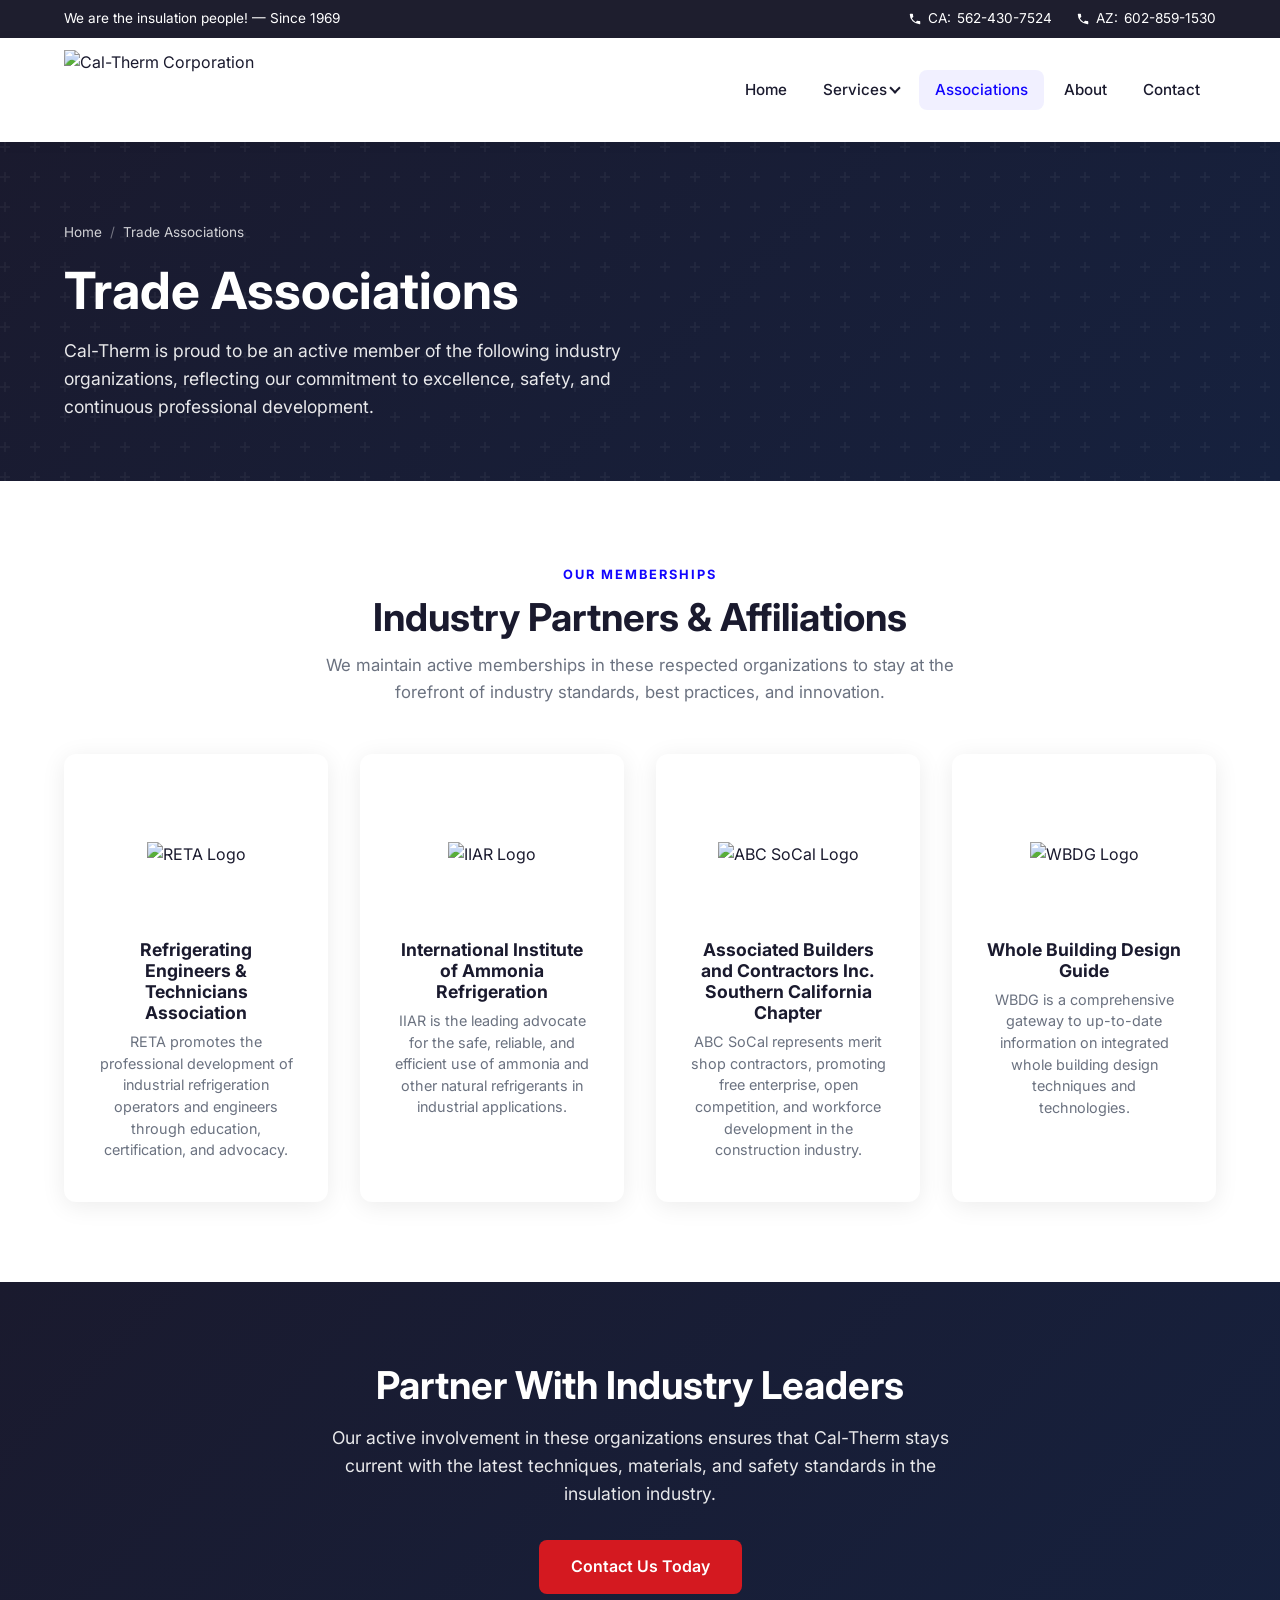
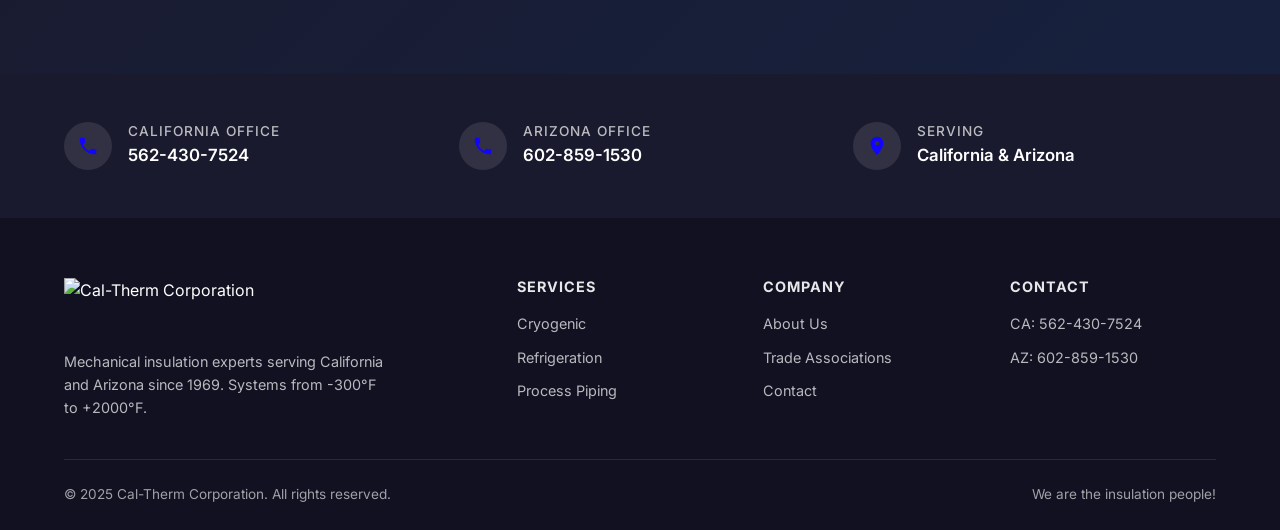
==== associations.html @ f26ba3dd "Initial commit: Cal-Therm Corporation static website Complete static HTML/CSS/JS site with homepage," ====
<!DOCTYPE html>
<html lang="en">
<head>
  <meta charset="UTF-8">
  <meta name="viewport" content="width=device-width, initial-scale=1.0">
  <title>Trade Associations | Cal-Therm Corporation</title>
  <meta name="description" content="Cal-Therm Corporation is a proud member of leading industry trade associations including RETA, IIAR, ABC, and WBDG.">
  <link rel="preconnect" href="https://fonts.googleapis.com">
  <link rel="preconnect" href="https://fonts.gstatic.com" crossorigin>
  <link href="https://fonts.googleapis.com/css2?family=Inter:wght@400;500;600;700;800&display=swap" rel="stylesheet">
  <link rel="stylesheet" href="css/styles.css">
</head>
<body>

  <!-- Top Bar -->
  <div class="top-bar">
    <div class="container">
      <span>We are the insulation people! &mdash; Since 1969</span>
      <div class="top-bar-phones">
        <span>
          <svg viewBox="0 0 24 24" width="14" height="14" fill="currentColor"><path d="M6.62 10.79a15.05 15.05 0 006.59 6.59l2.2-2.2a1 1 0 011.01-.24c1.12.37 2.33.57 3.58.57a1 1 0 011 1V20a1 1 0 01-1 1A17 17 0 013 4a1 1 0 011-1h3.5a1 1 0 011 1c0 1.25.2 2.46.57 3.58a1 1 0 01-.24 1.01l-2.2 2.2z"/></svg>
          CA: <a href="tel:5624307524">562-430-7524</a>
        </span>
        <span>
          <svg viewBox="0 0 24 24" width="14" height="14" fill="currentColor"><path d="M6.62 10.79a15.05 15.05 0 006.59 6.59l2.2-2.2a1 1 0 011.01-.24c1.12.37 2.33.57 3.58.57a1 1 0 011 1V20a1 1 0 01-1 1A17 17 0 013 4a1 1 0 011-1h3.5a1 1 0 011 1c0 1.25.2 2.46.57 3.58a1 1 0 01-.24 1.01l-2.2 2.2z"/></svg>
          AZ: <a href="tel:6028591530">602-859-1530</a>
        </span>
      </div>
    </div>
  </div>

  <!-- Navbar -->
  <nav class="navbar">
    <div class="container">
      <a href="index.html" class="logo">
        <img src="https://d3ciwvs59ifrt8.cloudfront.net/14fcf3bb-76ee-427d-abae-79a4494aa210/16fa0555-c05e-4558-877e-6210f3673e7a.png" alt="Cal-Therm Corporation" class="logo-img">
      </a>
      <div class="nav-links">
        <a href="index.html">Home</a>
        <div class="nav-dropdown">
          <a class="nav-dropdown-toggle">Services</a>
          <div class="nav-dropdown-menu">
            <a href="cryogenic.html">Cryogenic</a>
            <a href="refrigeration.html">Refrigeration</a>
            <a href="process-piping.html">Process Piping</a>
            <a href="chilled-hot-water.html">Chilled &amp; Hot Water</a>
            <a href="steam-systems.html">Steam Systems</a>
            <a href="hvac-duct-systems.html">HVAC Duct Systems</a>
          </div>
        </div>
        <a href="associations.html" class="active">Associations</a>
        <a href="who-we-are.html">About</a>
        <a href="contact.html">Contact</a>
      </div>
      <button class="menu-toggle" aria-label="Toggle menu">
        <span></span><span></span><span></span>
      </button>
    </div>
    <div class="menu-overlay"></div>
  </nav>

  <!-- Page Hero -->
  <section class="page-hero">
    <div class="container">
      <div class="breadcrumb">
        <a href="index.html">Home</a>
        <span class="separator">/</span>
        <span>Trade Associations</span>
      </div>
      <h1>Trade Associations</h1>
      <p>Cal-Therm is proud to be an active member of the following industry organizations, reflecting our commitment to excellence, safety, and continuous professional development.</p>
    </div>
  </section>

  <!-- Associations -->
  <section class="section">
    <div class="container">
      <div class="section-header">
        <span class="section-label">Our Memberships</span>
        <h2>Industry Partners &amp; Affiliations</h2>
        <p>We maintain active memberships in these respected organizations to stay at the forefront of industry standards, best practices, and innovation.</p>
      </div>
      <div class="associations-grid">

        <div class="association-card">
          <div class="association-logo">
            <img src="https://d3ciwvs59ifrt8.cloudfront.net/335c7d4b-fb77-4f4a-88f6-e099e8ee6fbd/efee036f-2f7d-4cb8-95e9-94fe149b2660_l.jpg" alt="RETA Logo">
          </div>
          <h3>Refrigerating Engineers &amp; Technicians Association</h3>
          <p>RETA promotes the professional development of industrial refrigeration operators and engineers through education, certification, and advocacy.</p>
        </div>

        <div class="association-card">
          <div class="association-logo">
            <img src="https://d3ciwvs59ifrt8.cloudfront.net/335c7d4b-fb77-4f4a-88f6-e099e8ee6fbd/d3349fc8-21c2-4f21-95f8-db5ee3661fe1_l.jpg" alt="IIAR Logo">
          </div>
          <h3>International Institute of Ammonia Refrigeration</h3>
          <p>IIAR is the leading advocate for the safe, reliable, and efficient use of ammonia and other natural refrigerants in industrial applications.</p>
        </div>

        <div class="association-card">
          <div class="association-logo">
            <img src="https://d3ciwvs59ifrt8.cloudfront.net/335c7d4b-fb77-4f4a-88f6-e099e8ee6fbd/65f8cdcb-709e-4570-b8df-50655f2abdac_l.jpg" alt="ABC SoCal Logo">
          </div>
          <h3>Associated Builders and Contractors Inc. Southern California Chapter</h3>
          <p>ABC SoCal represents merit shop contractors, promoting free enterprise, open competition, and workforce development in the construction industry.</p>
        </div>

        <div class="association-card">
          <div class="association-logo">
            <img src="https://d3ciwvs59ifrt8.cloudfront.net/335c7d4b-fb77-4f4a-88f6-e099e8ee6fbd/3fb14891-bcbf-49ee-9b02-579c79e5960e_l.jpg" alt="WBDG Logo">
          </div>
          <h3>Whole Building Design Guide</h3>
          <p>WBDG is a comprehensive gateway to up-to-date information on integrated whole building design techniques and technologies.</p>
        </div>

      </div>
    </div>
  </section>

  <!-- CTA -->
  <section class="pledge-section">
    <div class="container">
      <h2>Partner With Industry Leaders</h2>
      <p>Our active involvement in these organizations ensures that Cal-Therm stays current with the latest techniques, materials, and safety standards in the insulation industry.</p>
      <a href="contact.html" class="btn btn-primary">Contact Us Today</a>
    </div>
  </section>

  <!-- Contact Bar -->
  <section class="contact-bar" id="contact">
    <div class="container">
      <div class="contact-item">
        <div class="contact-icon">
          <svg viewBox="0 0 24 24"><path d="M6.62 10.79a15.05 15.05 0 006.59 6.59l2.2-2.2a1 1 0 011.01-.24c1.12.37 2.33.57 3.58.57a1 1 0 011 1V20a1 1 0 01-1 1A17 17 0 013 4a1 1 0 011-1h3.5a1 1 0 011 1c0 1.25.2 2.46.57 3.58a1 1 0 01-.24 1.01l-2.2 2.2z"/></svg>
        </div>
        <div>
          <h4>California Office</h4>
          <a href="tel:5624307524">562-430-7524</a>
        </div>
      </div>
      <div class="contact-item">
        <div class="contact-icon">
          <svg viewBox="0 0 24 24"><path d="M6.62 10.79a15.05 15.05 0 006.59 6.59l2.2-2.2a1 1 0 011.01-.24c1.12.37 2.33.57 3.58.57a1 1 0 011 1V20a1 1 0 01-1 1A17 17 0 013 4a1 1 0 011-1h3.5a1 1 0 011 1c0 1.25.2 2.46.57 3.58a1 1 0 01-.24 1.01l-2.2 2.2z"/></svg>
        </div>
        <div>
          <h4>Arizona Office</h4>
          <a href="tel:6028591530">602-859-1530</a>
        </div>
      </div>
      <div class="contact-item">
        <div class="contact-icon">
          <svg viewBox="0 0 24 24"><path d="M12 2C8.13 2 5 5.13 5 9c0 5.25 7 13 7 13s7-7.75 7-13c0-3.87-3.13-7-7-7zm0 9.5a2.5 2.5 0 010-5 2.5 2.5 0 010 5z"/></svg>
        </div>
        <div>
          <h4>Serving</h4>
          <p>California &amp; Arizona</p>
        </div>
      </div>
    </div>
  </section>

  <!-- Footer -->
  <footer class="footer">
    <div class="container">
      <div class="footer-grid">
        <div class="footer-about">
          <a href="index.html" class="logo">
            <img src="https://d3ciwvs59ifrt8.cloudfront.net/14fcf3bb-76ee-427d-abae-79a4494aa210/16fa0555-c05e-4558-877e-6210f3673e7a.png" alt="Cal-Therm Corporation" class="logo-img">
          </a>
          <p>Mechanical insulation experts serving California and Arizona since 1969. Systems from -300&deg;F to +2000&deg;F.</p>
        </div>
        <div>
          <h4>Services</h4>
          <ul>
            <li><a href="cryogenic.html">Cryogenic</a></li>
            <li><a href="refrigeration.html">Refrigeration</a></li>
            <li><a href="process-piping.html">Process Piping</a></li>
          </ul>
        </div>
        <div>
          <h4>Company</h4>
          <ul>
            <li><a href="who-we-are.html">About Us</a></li>
            <li><a href="associations.html">Trade Associations</a></li>
            <li><a href="contact.html">Contact</a></li>
          </ul>
        </div>
        <div>
          <h4>Contact</h4>
          <ul>
            <li><a href="tel:5624307524">CA: 562-430-7524</a></li>
            <li><a href="tel:6028591530">AZ: 602-859-1530</a></li>
          </ul>
        </div>
      </div>
      <div class="footer-bottom">
        <p>&copy; 2025 Cal-Therm Corporation. All rights reserved.</p>
        <p>We are the insulation people!</p>
      </div>
    </div>
  </footer>

  <script src="js/main.js"></script>
</body>
</html>
---- css/styles.css ----
/* ===== Reset & Base ===== */
*,
*::before,
*::after {
  margin: 0;
  padding: 0;
  box-sizing: border-box;
}

:root {
  --primary: #1205ff;
  --primary-dark: #0e04cc;
  --accent: #d41920;
  --accent-hover: #b01218;
  --light: #f5f6fa;
  --dark: #1a1a2e;
  --gray: #6b7280;
  --gray-light: #e5e7eb;
  --white: #ffffff;
  --shadow: 0 4px 24px rgba(0, 0, 0, 0.08);
  --shadow-lg: 0 8px 40px rgba(0, 0, 0, 0.12);
  --radius: 8px;
  --transition: 0.3s ease;
}

html {
  scroll-behavior: smooth;
  font-size: 16px;
}

body {
  font-family: 'Inter', -apple-system, BlinkMacSystemFont, 'Segoe UI', Roboto, sans-serif;
  color: var(--dark);
  line-height: 1.6;
  background: var(--white);
}

img {
  max-width: 100%;
  height: auto;
  display: block;
}

a {
  text-decoration: none;
  color: inherit;
}

ul {
  list-style: none;
}

.container {
  max-width: 1200px;
  margin: 0 auto;
  padding: 0 24px;
}

/* ===== Typography ===== */
h1, h2, h3, h4 {
  font-weight: 700;
  line-height: 1.2;
}

h1 { font-size: clamp(2rem, 5vw, 3.2rem); }
h2 { font-size: clamp(1.6rem, 4vw, 2.4rem); }
h3 { font-size: clamp(1.2rem, 3vw, 1.5rem); }

/* ===== Buttons ===== */
.btn {
  display: inline-flex;
  align-items: center;
  gap: 8px;
  padding: 14px 32px;
  border-radius: var(--radius);
  font-weight: 600;
  font-size: 1rem;
  cursor: pointer;
  transition: all var(--transition);
  border: none;
}

.btn-primary {
  background: var(--accent);
  color: var(--white);
}

.btn-primary:hover {
  background: var(--accent-hover);
  transform: translateY(-2px);
  box-shadow: 0 4px 16px rgba(212, 25, 32, 0.4);
}

.btn-outline {
  background: transparent;
  color: var(--white);
  border: 2px solid var(--white);
}

.btn-outline:hover {
  background: var(--white);
  color: var(--primary);
}

/* ===== Top Bar ===== */
.top-bar {
  background: #1e1e2e;
  color: var(--white);
  padding: 8px 0;
  font-size: 0.85rem;
}

.top-bar .container {
  display: flex;
  justify-content: space-between;
  align-items: center;
  flex-wrap: wrap;
  gap: 8px;
}

.top-bar a {
  color: var(--white);
  transition: opacity var(--transition);
}

.top-bar a:hover {
  opacity: 0.8;
}

.top-bar-phones {
  display: flex;
  gap: 24px;
  flex-wrap: wrap;
}

.top-bar-phones span {
  display: flex;
  align-items: center;
  gap: 6px;
}

/* ===== Header / Navbar ===== */
.navbar {
  background: var(--white);
  box-shadow: 0 2px 12px rgba(0, 0, 0, 0.06);
  position: sticky;
  top: 0;
  z-index: 1000;
}

.navbar .container {
  display: flex;
  justify-content: space-between;
  align-items: center;
  padding-top: 12px;
  padding-bottom: 12px;
}

.logo {
  display: flex;
  align-items: center;
  gap: 12px;
}

.logo-img {
  height: 80px;
  width: auto;
  object-fit: contain;
}

.footer .logo-img {
  height: 60px;
}

.logo-text h1 {
  font-size: 1.4rem;
  color: var(--primary);
  line-height: 1.1;
}

.logo-text span {
  font-size: 0.75rem;
  color: var(--accent);
  font-weight: 600;
  text-transform: uppercase;
  letter-spacing: 1px;
}

.nav-links {
  display: flex;
  align-items: center;
  gap: 4px;
}

.nav-links a {
  padding: 8px 16px;
  border-radius: var(--radius);
  font-weight: 500;
  font-size: 0.95rem;
  color: var(--dark);
  transition: all var(--transition);
  white-space: nowrap;
}

.nav-links a:hover,
.nav-links a.active {
  color: var(--primary);
  background: rgba(18, 5, 255, 0.06);
}

/* Services dropdown */
.nav-dropdown {
  position: relative;
}

.nav-dropdown-toggle {
  cursor: pointer;
  display: flex;
  align-items: center;
  gap: 4px;
}

.nav-dropdown-toggle::after {
  content: '';
  border: solid var(--dark);
  border-width: 0 2px 2px 0;
  display: inline-block;
  padding: 3px;
  transform: rotate(45deg);
  transition: transform var(--transition);
  margin-top: -3px;
}

.nav-dropdown:hover .nav-dropdown-toggle::after {
  transform: rotate(-135deg);
}

.nav-dropdown-menu {
  position: absolute;
  top: 100%;
  left: 0;
  background: var(--white);
  box-shadow: var(--shadow-lg);
  border-radius: var(--radius);
  min-width: 240px;
  padding: 8px 0;
  opacity: 0;
  visibility: hidden;
  transform: translateY(8px);
  transition: all var(--transition);
  z-index: 100;
}

.nav-dropdown:hover .nav-dropdown-menu {
  opacity: 1;
  visibility: visible;
  transform: translateY(0);
}

.nav-dropdown-menu a {
  display: block;
  padding: 10px 20px;
  font-size: 0.9rem;
  border-radius: 0;
}

.nav-dropdown-menu a:hover {
  background: var(--light);
  color: var(--primary);
}

/* Mobile menu */
.menu-toggle {
  display: none;
  flex-direction: column;
  gap: 5px;
  cursor: pointer;
  padding: 8px;
  background: none;
  border: none;
}

.menu-toggle span {
  width: 26px;
  height: 3px;
  background: var(--dark);
  border-radius: 2px;
  transition: all var(--transition);
}

/* ===== Hero ===== */
.hero {
  background: #1a1a2e;
  color: var(--white);
  padding: 0;
  position: relative;
  overflow: hidden;
  min-height: 520px;
  display: flex;
  align-items: center;
}

.hero::before {
  content: '';
  position: absolute;
  top: 0;
  left: 0;
  right: 0;
  bottom: 0;
  background: linear-gradient(to right, rgba(15, 15, 30, 0.92) 0%, rgba(15, 15, 30, 0.75) 50%, rgba(15, 15, 30, 0.3) 100%);
  z-index: 1;
}

.hero-bg {
  position: absolute;
  top: 0;
  left: 0;
  right: 0;
  bottom: 0;
  background-size: cover;
  background-position: center;
  background-repeat: no-repeat;
}

.hero .container {
  position: relative;
  z-index: 2;
  display: flex;
  flex-direction: column;
  gap: 40px;
  padding-top: 80px;
  padding-bottom: 80px;
}

.hero-content h1 {
  margin-bottom: 20px;
}

.hero-content .tagline {
  font-size: 1.15rem;
  opacity: 0.9;
  margin-bottom: 32px;
  max-width: 500px;
}

.hero-actions {
  display: flex;
  gap: 16px;
  flex-wrap: wrap;
}

.hero-stats {
  display: flex;
  gap: 20px;
  flex-wrap: wrap;
}

.stat-card {
  background: rgba(255, 255, 255, 0.08);
  backdrop-filter: blur(10px);
  border: 1px solid rgba(255, 255, 255, 0.12);
  border-radius: 10px;
  padding: 20px 28px;
  text-align: center;
}

.stat-card .number {
  font-size: 2.4rem;
  font-weight: 800;
  display: block;
  line-height: 1;
  margin-bottom: 6px;
  color: var(--white);
}

.stat-card .label {
  font-size: 0.85rem;
  opacity: 0.8;
  text-transform: uppercase;
  letter-spacing: 1px;
}

/* ===== Section Styles ===== */
.section {
  padding: 80px 0;
}

.section-alt {
  background: var(--light);
}

.section-header {
  text-align: center;
  max-width: 640px;
  margin: 0 auto 48px;
}

.section-header h2 {
  color: var(--dark);
  margin-bottom: 12px;
}

.section-header p {
  color: var(--gray);
  font-size: 1.05rem;
}

.section-label {
  display: inline-block;
  font-size: 0.8rem;
  font-weight: 700;
  text-transform: uppercase;
  letter-spacing: 2px;
  color: var(--primary);
  margin-bottom: 8px;
}

/* ===== Services Grid ===== */
.services-grid {
  display: grid;
  grid-template-columns: repeat(auto-fit, minmax(320px, 1fr));
  gap: 28px;
}

.service-card {
  background: var(--white);
  border-radius: 12px;
  padding: 0;
  box-shadow: var(--shadow);
  transition: all var(--transition);
  border: 1px solid transparent;
  display: flex;
  flex-direction: column;
  overflow: hidden;
}

.service-card:hover {
  transform: translateY(-4px);
  box-shadow: var(--shadow-lg);
  border-color: var(--primary);
}

.service-card-image {
  width: 100%;
  aspect-ratio: 16 / 9;
  overflow: hidden;
}

.service-card-image img {
  width: 100%;
  height: 100%;
  object-fit: cover;
  transition: transform var(--transition);
}

.service-card:hover .service-card-image img {
  transform: scale(1.05);
}

.service-card-placeholder {
  width: 100%;
  height: 100%;
  display: flex;
  flex-direction: column;
  align-items: center;
  justify-content: center;
  background: linear-gradient(135deg, #e2e8f0, #cbd5e1);
  color: var(--gray);
  font-size: 0.8rem;
}

.service-card-placeholder svg {
  width: 36px;
  height: 36px;
  fill: var(--gray);
  opacity: 0.35;
  margin-bottom: 6px;
}

.service-card-body {
  padding: 28px;
  display: flex;
  flex-direction: column;
  flex-grow: 1;
}

.service-card:has(.service-icon) {
  padding: 36px 28px;
}

.service-icon {
  width: 56px;
  height: 56px;
  background: linear-gradient(135deg, #2d2d44, #3a3a5c);
  border-radius: 12px;
  display: flex;
  align-items: center;
  justify-content: center;
  margin-bottom: 20px;
  flex-shrink: 0;
}

.service-icon svg {
  width: 28px;
  height: 28px;
  fill: var(--white);
}

.service-card h3 {
  color: var(--dark);
  margin-bottom: 10px;
}

.service-card p {
  color: var(--gray);
  font-size: 0.95rem;
  margin-bottom: 16px;
}

.service-card-body p {
  flex-grow: 1;
}

.service-card .card-link {
  color: var(--primary);
  font-weight: 600;
  font-size: 0.9rem;
  display: inline-flex;
  align-items: center;
  gap: 6px;
  transition: gap var(--transition);
}

.service-card:hover .card-link {
  gap: 10px;
}

/* ===== About Section ===== */
.about-grid {
  display: grid;
  grid-template-columns: 1fr 1fr;
  gap: 60px;
  align-items: center;
}

.about-content h2 {
  color: var(--dark);
  margin-bottom: 16px;
}

.about-content p {
  color: var(--gray);
  margin-bottom: 16px;
}

.about-features {
  display: grid;
  grid-template-columns: 1fr 1fr;
  gap: 16px;
  margin-top: 28px;
}

.about-feature {
  display: flex;
  align-items: flex-start;
  gap: 12px;
}

.about-feature .check {
  width: 24px;
  height: 24px;
  background: rgba(18, 5, 255, 0.1);
  border-radius: 50%;
  display: flex;
  align-items: center;
  justify-content: center;
  flex-shrink: 0;
  margin-top: 2px;
}

.about-feature .check svg {
  width: 14px;
  height: 14px;
  fill: var(--primary);
}

.about-feature span {
  font-size: 0.9rem;
  font-weight: 500;
}

.about-image {
  background: linear-gradient(135deg, #1a1a2e 0%, #16213e 100%);
  border-radius: 16px;
  padding: 40px;
  color: var(--white);
  display: flex;
  flex-direction: column;
  justify-content: center;
  min-height: 400px;
}

.about-image-inner {
  border: 2px solid rgba(255, 255, 255, 0.2);
  border-radius: 12px;
  padding: 40px;
  text-align: center;
}

.about-image-inner .big-number {
  font-size: 5rem;
  font-weight: 800;
  line-height: 1;
  color: var(--white);
}

.about-image-inner p {
  font-size: 1.2rem;
  margin-top: 8px;
  opacity: 0.9;
}

/* ===== Pledge / CTA ===== */
.pledge-section {
  background: linear-gradient(135deg, #1a1a2e 0%, #16213e 100%);
  color: var(--white);
  padding: 80px 0;
  text-align: center;
}

.pledge-section h2 {
  margin-bottom: 16px;
}

.pledge-section p {
  max-width: 640px;
  margin: 0 auto 32px;
  opacity: 0.9;
  font-size: 1.1rem;
}

/* ===== History Timeline ===== */
.timeline {
  max-width: 700px;
  margin: 0 auto;
  position: relative;
  padding-left: 40px;
}

.timeline::before {
  content: '';
  position: absolute;
  left: 15px;
  top: 0;
  bottom: 0;
  width: 3px;
  background: var(--gray-light);
  border-radius: 2px;
}

.timeline-item {
  position: relative;
  margin-bottom: 36px;
}

.timeline-item::before {
  content: '';
  position: absolute;
  left: -33px;
  top: 4px;
  width: 14px;
  height: 14px;
  background: var(--primary);
  border-radius: 50%;
  border: 3px solid var(--white);
  box-shadow: 0 0 0 3px var(--primary);
}

.timeline-item .year {
  font-weight: 700;
  color: var(--dark);
  font-size: 1.1rem;
  margin-bottom: 4px;
}

.timeline-item p {
  color: var(--gray);
  font-size: 0.95rem;
}

/* ===== Contact Bar ===== */
.contact-bar {
  background: var(--dark);
  color: var(--white);
  padding: 48px 0;
}

.contact-bar .container {
  display: grid;
  grid-template-columns: repeat(auto-fit, minmax(250px, 1fr));
  gap: 32px;
  align-items: center;
}

.contact-item {
  display: flex;
  align-items: center;
  gap: 16px;
}

.contact-icon {
  width: 48px;
  height: 48px;
  background: rgba(255, 255, 255, 0.1);
  border-radius: 50%;
  display: flex;
  align-items: center;
  justify-content: center;
  flex-shrink: 0;
}

.contact-icon svg {
  width: 22px;
  height: 22px;
  fill: var(--primary);
}

.contact-item h4 {
  font-size: 0.85rem;
  text-transform: uppercase;
  letter-spacing: 1px;
  opacity: 0.7;
  margin-bottom: 2px;
  font-weight: 500;
}

.contact-item p,
.contact-item a {
  font-size: 1.05rem;
  font-weight: 600;
  color: var(--white);
}

.contact-item a:hover {
  color: var(--primary);
}

/* ===== Footer ===== */
.footer {
  background: #111122;
  color: var(--white);
  padding: 60px 0 24px;
}

.footer-grid {
  display: grid;
  grid-template-columns: 2fr 1fr 1fr 1fr;
  gap: 40px;
  margin-bottom: 40px;
}

.footer-about p {
  opacity: 0.7;
  font-size: 0.9rem;
  margin-top: 12px;
  max-width: 320px;
}

.footer h4 {
  font-size: 0.9rem;
  text-transform: uppercase;
  letter-spacing: 1px;
  margin-bottom: 16px;
  color: rgba(255, 255, 255, 0.9);
}

.footer ul li {
  margin-bottom: 8px;
}

.footer ul a {
  font-size: 0.9rem;
  opacity: 0.7;
  transition: opacity var(--transition);
}

.footer ul a:hover {
  opacity: 1;
  color: var(--primary);
}

.footer-bottom {
  border-top: 1px solid rgba(255, 255, 255, 0.1);
  padding-top: 24px;
  display: flex;
  justify-content: space-between;
  align-items: center;
  flex-wrap: wrap;
  gap: 12px;
}

.footer-bottom p {
  font-size: 0.85rem;
  opacity: 0.6;
}

/* ===== Service Page Hero ===== */
.page-hero {
  background: linear-gradient(135deg, #1a1a2e 0%, #16213e 100%);
  color: var(--white);
  padding: 80px 0 60px;
  position: relative;
  overflow: hidden;
}

.page-hero::before {
  content: '';
  position: absolute;
  top: 0;
  left: 0;
  right: 0;
  bottom: 0;
  background: url("data:image/svg+xml,%3Csvg width='60' height='60' viewBox='0 0 60 60' xmlns='http://www.w3.org/2000/svg'%3E%3Cg fill='none' fill-rule='evenodd'%3E%3Cg fill='%23ffffff' fill-opacity='0.04'%3E%3Cpath d='M36 34v-4h-2v4h-4v2h4v4h2v-4h4v-2h-4zm0-30V0h-2v4h-4v2h4v4h2V6h4V4h-4zM6 34v-4H4v4H0v2h4v4h2v-4h4v-2H6zM6 4V0H4v4H0v2h4v4h2V6h4V4H6z'/%3E%3C/g%3E%3C/g%3E%3C/svg%3E");
}

.page-hero .container {
  position: relative;
  z-index: 1;
}

.breadcrumb {
  display: flex;
  align-items: center;
  gap: 8px;
  font-size: 0.85rem;
  margin-bottom: 16px;
  opacity: 0.8;
}

.breadcrumb a:hover {
  opacity: 1;
  text-decoration: underline;
}

.breadcrumb .separator {
  opacity: 0.5;
}

.page-hero h1 {
  margin-bottom: 16px;
}

.page-hero p {
  max-width: 640px;
  font-size: 1.1rem;
  opacity: 0.9;
}

/* ===== Service Detail Content ===== */
.service-detail {
  display: grid;
  grid-template-columns: 2fr 1fr;
  gap: 48px;
}

.service-detail h2 {
  color: var(--dark);
  margin-bottom: 16px;
}

.service-detail p {
  color: var(--gray);
  margin-bottom: 16px;
}

.service-detail > div:first-child ul {
  list-style: none;
  margin-bottom: 24px;
}

.service-detail > div:first-child ul li {
  padding: 8px 0;
  padding-left: 28px;
  position: relative;
  color: var(--gray);
}

.service-detail > div:first-child ul li::before {
  content: '';
  position: absolute;
  left: 0;
  top: 14px;
  width: 8px;
  height: 8px;
  background: var(--primary);
  border-radius: 50%;
}

.service-sidebar {
  display: flex;
  flex-direction: column;
  gap: 24px;
}

.sidebar-card {
  background: var(--light);
  border-radius: 12px;
  padding: 28px;
}

.sidebar-card h3 {
  color: var(--dark);
  margin-bottom: 16px;
  font-size: 1.1rem;
}

.sidebar-card ul li {
  margin-bottom: 8px;
}

.sidebar-card ul li a {
  color: var(--gray);
  font-size: 0.95rem;
  display: flex;
  align-items: center;
  gap: 8px;
  padding: 6px 0;
  transition: color var(--transition);
}

.sidebar-card ul li a:hover,
.sidebar-card ul li a.active {
  color: var(--primary);
}

.sidebar-card ul li a::before {
  content: '';
  width: 6px;
  height: 6px;
  background: var(--gray-light);
  border-radius: 50%;
  transition: background var(--transition);
}

.sidebar-card ul li a:hover::before,
.sidebar-card ul li a.active::before {
  background: var(--primary);
}

.sidebar-cta {
  background: linear-gradient(135deg, #1a1a2e, #16213e);
  color: var(--white);
  border-radius: 12px;
  padding: 32px;
  text-align: center;
}

.sidebar-cta h3 {
  color: var(--white);
  margin-bottom: 8px;
}

.sidebar-cta p {
  opacity: 0.8;
  font-size: 0.9rem;
  margin-bottom: 20px;
}

.sidebar-cta .btn {
  width: 100%;
  justify-content: center;
}

/* ===== Gallery ===== */
.gallery-grid {
  display: grid;
  grid-template-columns: repeat(auto-fill, minmax(280px, 1fr));
  gap: 20px;
}

.gallery-item {
  border-radius: 12px;
  overflow: hidden;
  position: relative;
  background: var(--gray-light);
  aspect-ratio: 4 / 3;
  cursor: pointer;
  transition: transform var(--transition);
}

.gallery-item:hover {
  transform: scale(1.02);
}

.gallery-placeholder {
  width: 100%;
  height: 100%;
  display: flex;
  flex-direction: column;
  align-items: center;
  justify-content: center;
  background: linear-gradient(135deg, #e2e8f0, #cbd5e1);
  color: var(--gray);
  font-size: 0.85rem;
  text-align: center;
  padding: 20px;
}

.gallery-placeholder svg {
  width: 40px;
  height: 40px;
  fill: var(--gray);
  opacity: 0.4;
  margin-bottom: 8px;
}

.gallery-item .overlay {
  position: absolute;
  bottom: 0;
  left: 0;
  right: 0;
  padding: 16px 20px;
  background: linear-gradient(to top, rgba(0,0,0,0.7), transparent);
  color: var(--white);
  transform: translateY(100%);
  transition: transform var(--transition);
}

.gallery-item:hover .overlay {
  transform: translateY(0);
}

.gallery-item .overlay h4 {
  font-size: 0.95rem;
  margin-bottom: 2px;
}

.gallery-item .overlay p {
  font-size: 0.8rem;
  opacity: 0.8;
}

/* ===== Projects Section ===== */
.projects-list {
  display: grid;
  gap: 28px;
}

.project-card {
  display: grid;
  grid-template-columns: 300px 1fr;
  gap: 32px;
  background: var(--white);
  border-radius: 12px;
  overflow: hidden;
  box-shadow: var(--shadow);
  transition: all var(--transition);
}

.project-card:hover {
  box-shadow: var(--shadow-lg);
  transform: translateY(-2px);
}

.project-image {
  background: linear-gradient(135deg, #e2e8f0, #cbd5e1);
  display: flex;
  align-items: center;
  justify-content: center;
  min-height: 220px;
}

.project-image svg {
  width: 48px;
  height: 48px;
  fill: var(--gray);
  opacity: 0.3;
}

.project-info {
  padding: 28px 28px 28px 0;
  display: flex;
  flex-direction: column;
  justify-content: center;
}

.project-info h3 {
  color: var(--dark);
  margin-bottom: 8px;
}

.project-info .project-meta {
  display: flex;
  gap: 16px;
  margin-bottom: 12px;
  flex-wrap: wrap;
}

.project-meta span {
  font-size: 0.8rem;
  color: var(--primary);
  font-weight: 600;
  text-transform: uppercase;
  letter-spacing: 0.5px;
}

.project-info p {
  color: var(--gray);
  font-size: 0.95rem;
}

/* ===== Temperature Badge ===== */
.temp-badge {
  display: inline-flex;
  align-items: center;
  gap: 6px;
  background: rgba(255, 255, 255, 0.15);
  color: var(--white);
  padding: 6px 14px;
  border-radius: 20px;
  font-size: 0.85rem;
  font-weight: 600;
  margin-bottom: 16px;
}

/* ===== Contact Page ===== */
.contact-grid {
  display: grid;
  grid-template-columns: 1fr 1fr;
  gap: 48px;
}

.contact-info-cards {
  display: flex;
  flex-direction: column;
  gap: 24px;
}

.contact-info-card {
  background: var(--white);
  border-radius: 12px;
  padding: 28px;
  box-shadow: var(--shadow);
  display: flex;
  align-items: flex-start;
  gap: 20px;
}

.contact-info-card .contact-icon {
  background: rgba(18, 5, 255, 0.08);
  flex-shrink: 0;
}

.contact-info-card .contact-icon svg {
  fill: var(--primary);
}

.contact-info-card h3 {
  color: var(--dark);
  font-size: 1rem;
  margin-bottom: 4px;
}

.contact-info-card p,
.contact-info-card a {
  color: var(--gray);
  font-size: 0.95rem;
}

.contact-info-card a:hover {
  color: var(--primary);
}

.contact-form-area {
  background: var(--light);
  border-radius: 12px;
  padding: 40px;
  display: flex;
  flex-direction: column;
  align-items: center;
  justify-content: center;
  text-align: center;
  min-height: 400px;
  border: 2px dashed var(--gray-light);
}

.contact-form-area svg {
  width: 48px;
  height: 48px;
  fill: var(--gray-light);
  margin-bottom: 16px;
}

.contact-form-area h3 {
  color: var(--dark);
  margin-bottom: 8px;
}

.contact-form-area p {
  color: var(--gray);
  font-size: 0.95rem;
  max-width: 320px;
}

@media (max-width: 992px) {
  .contact-grid {
    grid-template-columns: 1fr;
  }
}

/* ===== Associations Grid ===== */
.associations-grid {
  display: grid;
  grid-template-columns: repeat(auto-fit, minmax(260px, 1fr));
  gap: 32px;
}

.association-card {
  background: var(--white);
  border-radius: 12px;
  padding: 40px 32px;
  box-shadow: var(--shadow);
  text-align: center;
  transition: all var(--transition);
  border: 1px solid transparent;
  display: flex;
  flex-direction: column;
  align-items: center;
}

.association-card:hover {
  transform: translateY(-4px);
  box-shadow: var(--shadow-lg);
  border-color: var(--primary);
}

.association-logo {
  width: 160px;
  height: 120px;
  display: flex;
  align-items: center;
  justify-content: center;
  margin-bottom: 24px;
}

.association-logo img {
  max-width: 100%;
  max-height: 100%;
  object-fit: contain;
}

.association-card h3 {
  color: var(--dark);
  font-size: 1.1rem;
  margin-bottom: 8px;
}

.association-card p {
  color: var(--gray);
  font-size: 0.9rem;
  line-height: 1.5;
}

/* ===== Lightbox ===== */
.lightbox {
  display: none;
  position: fixed;
  inset: 0;
  background: rgba(0, 0, 0, 0.9);
  z-index: 10000;
  align-items: center;
  justify-content: center;
  padding: 40px;
}

.lightbox.active {
  display: flex;
}

.lightbox-close {
  position: absolute;
  top: 20px;
  right: 20px;
  width: 44px;
  height: 44px;
  background: rgba(255, 255, 255, 0.1);
  border: none;
  border-radius: 50%;
  color: white;
  font-size: 24px;
  cursor: pointer;
  display: flex;
  align-items: center;
  justify-content: center;
}

.lightbox-content {
  max-width: 90%;
  max-height: 90vh;
  border-radius: 8px;
}

/* ===== Responsive ===== */
@media (max-width: 992px) {
  .hero .container {
    padding-top: 60px;
    padding-bottom: 60px;
  }

  .about-grid {
    grid-template-columns: 1fr;
  }

  .footer-grid {
    grid-template-columns: 1fr 1fr;
  }

  .service-detail {
    grid-template-columns: 1fr;
  }

  .service-sidebar {
    order: -1;
  }

  .project-card {
    grid-template-columns: 1fr;
  }

  .project-info {
    padding: 24px;
  }
}

@media (max-width: 768px) {
  .nav-links {
    position: fixed;
    top: 0;
    right: -100%;
    width: 280px;
    height: 100vh;
    background: var(--white);
    flex-direction: column;
    align-items: flex-start;
    padding: 80px 24px 24px;
    box-shadow: var(--shadow-lg);
    transition: right var(--transition);
    z-index: 999;
  }

  .nav-links.open {
    right: 0;
  }

  .nav-links a {
    width: 100%;
    padding: 12px 16px;
  }

  .nav-dropdown-menu {
    position: static;
    box-shadow: none;
    opacity: 1;
    visibility: visible;
    transform: none;
    padding-left: 16px;
    display: none;
  }

  .nav-dropdown.open .nav-dropdown-menu {
    display: block;
  }

  .menu-toggle {
    display: flex;
    z-index: 1000;
  }

  .menu-overlay {
    display: none;
    position: fixed;
    inset: 0;
    background: rgba(0, 0, 0, 0.5);
    z-index: 998;
  }

  .menu-overlay.active {
    display: block;
  }

  .top-bar .container {
    justify-content: center;
    text-align: center;
  }

  .top-bar-phones {
    flex-direction: column;
    gap: 4px;
    align-items: center;
  }

  .hero {
    padding: 60px 0;
  }

  .section {
    padding: 60px 0;
  }

  .footer-grid {
    grid-template-columns: 1fr;
  }

  .footer-bottom {
    flex-direction: column;
    text-align: center;
  }

  .services-grid {
    grid-template-columns: 1fr;
  }

  .gallery-grid {
    grid-template-columns: repeat(auto-fill, minmax(220px, 1fr));
  }
}
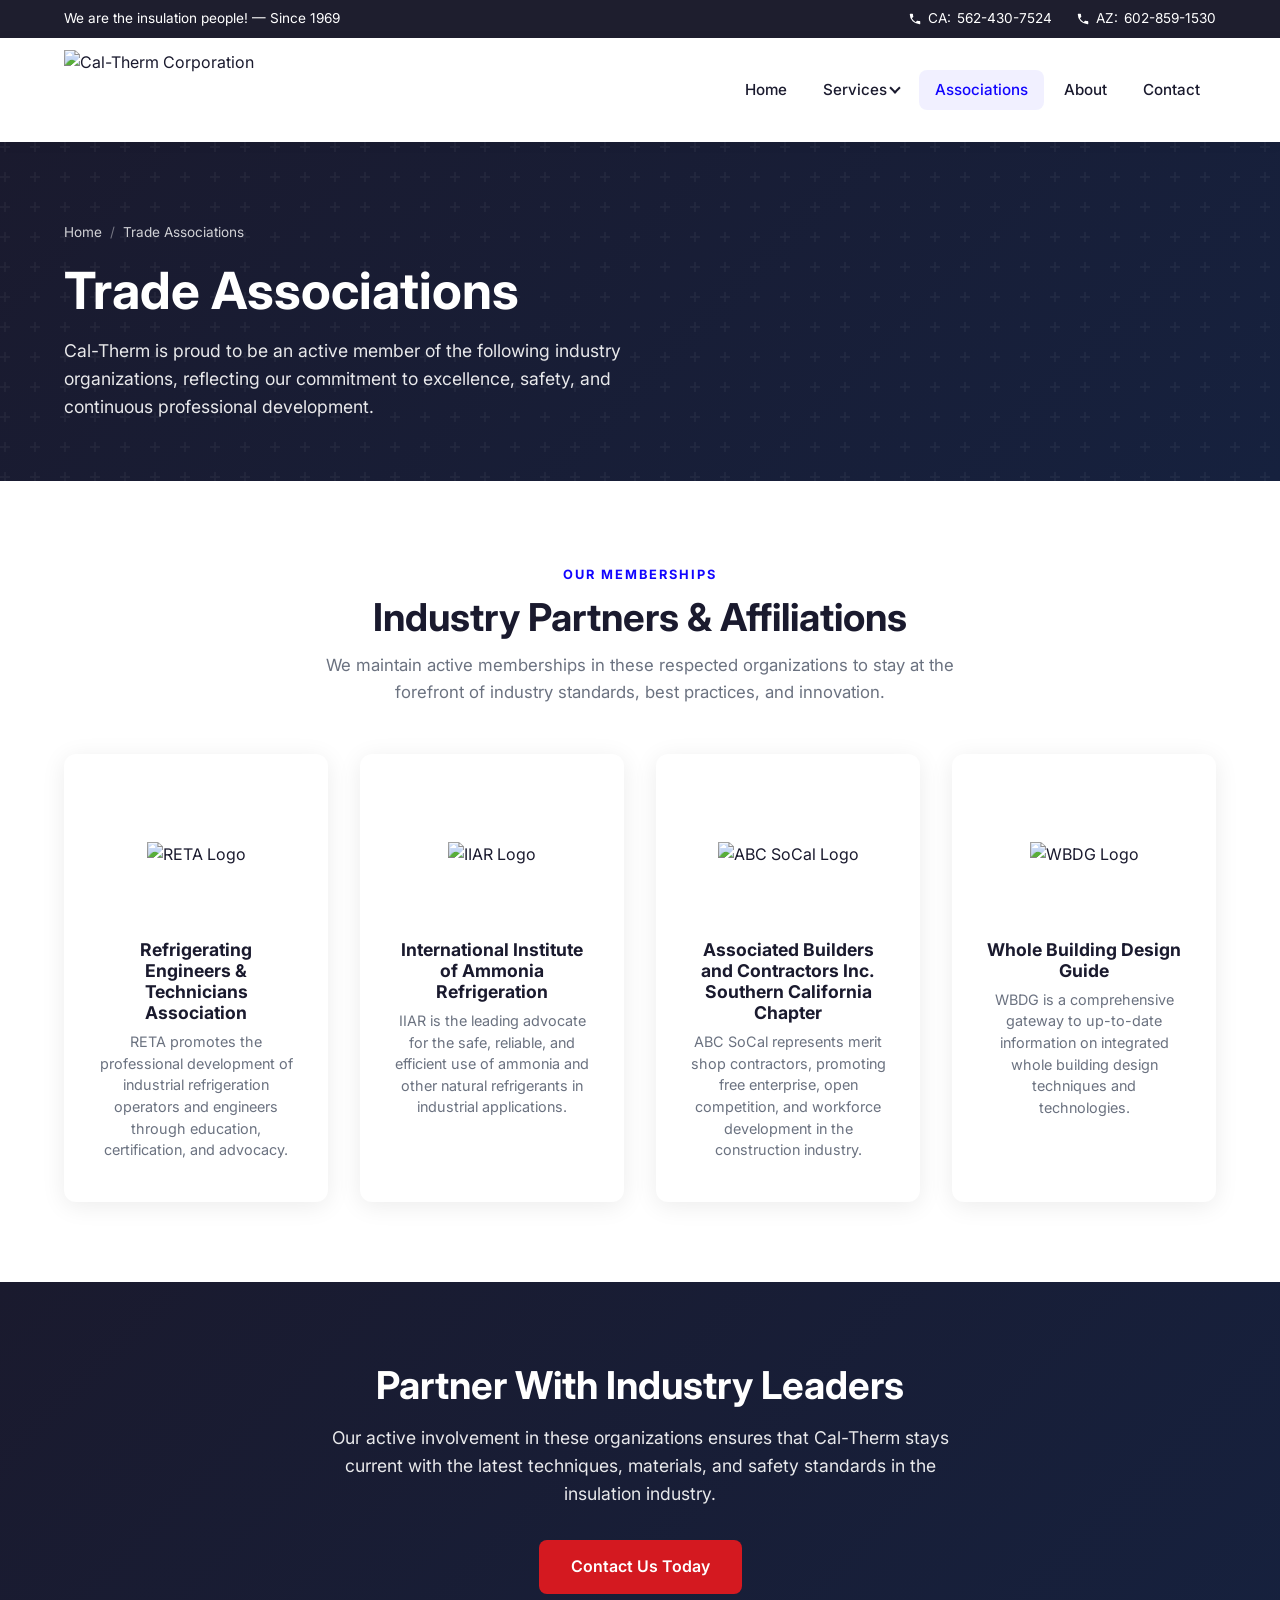
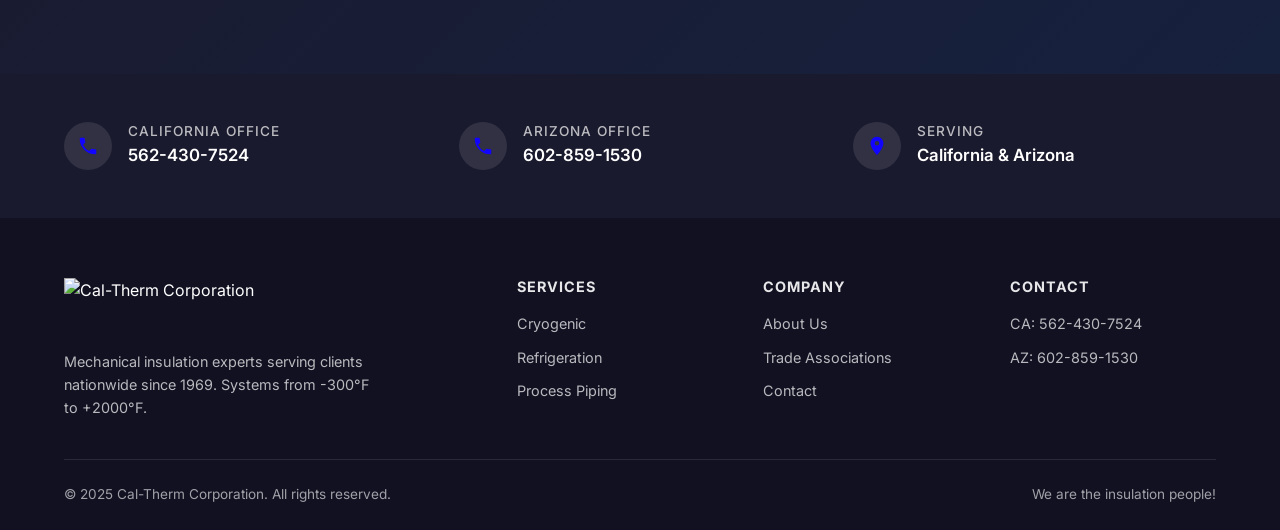
==== commit 612efd8a: "Update footer text to reflect nationwide service Co-Authored-By: Claude Opus 4.6 (1M context) <norep" ====
--- a/associations.html
+++ b/associations.html
@@ -5,6 +5,21 @@
   <meta name="viewport" content="width=device-width, initial-scale=1.0">
   <title>Trade Associations | Cal-Therm Corporation</title>
   <meta name="description" content="Cal-Therm Corporation is a proud member of leading industry trade associations including RETA, IIAR, ABC, and WBDG.">
+  <meta property="og:type" content="website">
+  <meta property="og:title" content="Trade Associations | Cal-Therm Corporation">
+  <meta property="og:description" content="Cal-Therm Corporation is a proud member of RETA, IIAR, ABC SoCal, and WBDG industry organizations.">
+  <meta property="og:url" content="https://www.cal-therm.com/associations">
+  <meta property="og:image" content="https://d3ciwvs59ifrt8.cloudfront.net/cfa6ddd8-1c05-4428-a857-afee2d17b79a/a3f578ce-3f74-4bff-b130-20d580f8c28f.jpg">
+  <meta property="og:site_name" content="Cal-Therm Corporation">
+  <meta name="twitter:card" content="summary_large_image">
+  <meta name="twitter:title" content="Trade Associations | Cal-Therm Corporation">
+  <meta name="twitter:description" content="Cal-Therm Corporation is a proud member of RETA, IIAR, ABC SoCal, and WBDG industry organizations.">
+  <meta name="twitter:image" content="https://d3ciwvs59ifrt8.cloudfront.net/cfa6ddd8-1c05-4428-a857-afee2d17b79a/a3f578ce-3f74-4bff-b130-20d580f8c28f.jpg">
+  <link rel="canonical" href="https://www.cal-therm.com/associations">
+  <meta name="keywords" content="RETA member, IIAR member, ABC SoCal, WBDG, insulation trade associations, Cal-Therm, nationwide insulation contractor, mechanical insulation contractor, industrial insulation services">
+  <meta name="geo.region" content="US">
+  <meta name="geo.placename" content="United States">
+  <meta name="robots" content="index, follow">
   <link rel="preconnect" href="https://fonts.googleapis.com">
   <link rel="preconnect" href="https://fonts.gstatic.com" crossorigin>
   <link href="https://fonts.googleapis.com/css2?family=Inter:wght@400;500;600;700;800&display=swap" rel="stylesheet">
@@ -33,7 +48,7 @@
   <nav class="navbar">
     <div class="container">
       <a href="index.html" class="logo">
-        <img src="https://d3ciwvs59ifrt8.cloudfront.net/14fcf3bb-76ee-427d-abae-79a4494aa210/16fa0555-c05e-4558-877e-6210f3673e7a.png" alt="Cal-Therm Corporation" class="logo-img">
+        <img src="https://ye0dloz8hi42fewo.public.blob.vercel-storage.com/caltherm%20logo%202026-01.svg" alt="Cal-Therm Corporation" class="logo-img">
       </a>
       <div class="nav-links">
         <a href="index.html">Home</a>
@@ -166,9 +181,9 @@
       <div class="footer-grid">
         <div class="footer-about">
           <a href="index.html" class="logo">
-            <img src="https://d3ciwvs59ifrt8.cloudfront.net/14fcf3bb-76ee-427d-abae-79a4494aa210/16fa0555-c05e-4558-877e-6210f3673e7a.png" alt="Cal-Therm Corporation" class="logo-img">
+            <img src="https://ye0dloz8hi42fewo.public.blob.vercel-storage.com/caltherm%20logo%202026-01.svg" alt="Cal-Therm Corporation" class="logo-img">
           </a>
-          <p>Mechanical insulation experts serving California and Arizona since 1969. Systems from -300&deg;F to +2000&deg;F.</p>
+          <p>Mechanical insulation experts serving clients nationwide since 1969. Systems from -300&deg;F to +2000&deg;F.</p>
         </div>
         <div>
           <h4>Services</h4>
@@ -202,5 +217,39 @@
   </footer>
 
   <script src="js/main.js"></script>
+  <script type="application/ld+json">
+{
+  "@context": "https://schema.org",
+  "@type": "BreadcrumbList",
+  "itemListElement": [
+    {
+      "@type": "ListItem",
+      "position": 1,
+      "name": "Home",
+      "item": "https://www.cal-therm.com"
+    },
+    {
+      "@type": "ListItem",
+      "position": 2,
+      "name": "Trade Associations"
+    }
+  ]
+}
+</script>
+  <script type="application/ld+json">
+{
+  "@context": "https://schema.org",
+  "@type": "WebPage",
+  "name": "Trade Associations",
+  "url": "https://www.cal-therm.com/associations",
+  "description": "Cal-Therm is a proud member of leading industry trade associations.",
+  "about": {
+    "@id": "https://www.cal-therm.com/#organization"
+  },
+  "isPartOf": {
+    "@id": "https://www.cal-therm.com/#website"
+  }
+}
+</script>
 </body>
 </html>
--- a/css/styles.css
+++ b/css/styles.css
@@ -858,9 +858,7 @@
 
 /* ===== Service Detail Content ===== */
 .service-detail {
-  display: grid;
-  grid-template-columns: 2fr 1fr;
-  gap: 48px;
+  max-width: 820px;
 }
 
 .service-detail h2 {
@@ -894,6 +892,19 @@
   height: 8px;
   background: var(--primary);
   border-radius: 50%;
+}
+
+.service-bottom-grid {
+  display: grid;
+  grid-template-columns: 1fr;
+  gap: 32px;
+}
+
+.service-bottom-grid .service-sidebar {
+  display: grid;
+  grid-template-columns: 1fr 1fr;
+  gap: 32px;
+  align-items: start;
 }
 
 .service-sidebar {
@@ -1315,12 +1326,8 @@
     grid-template-columns: 1fr 1fr;
   }
 
-  .service-detail {
+  .service-bottom-grid .service-sidebar {
     grid-template-columns: 1fr;
-  }
-
-  .service-sidebar {
-    order: -1;
   }
 
   .project-card {
@@ -1388,19 +1395,16 @@
     display: block;
   }
 
-  .top-bar .container {
-    justify-content: center;
-    text-align: center;
-  }
-
-  .top-bar-phones {
-    flex-direction: column;
-    gap: 4px;
-    align-items: center;
+  .top-bar {
+    display: none;
   }
 
   .hero {
     padding: 60px 0;
+  }
+
+  .hero-stats {
+    display: none;
   }
 
   .section {
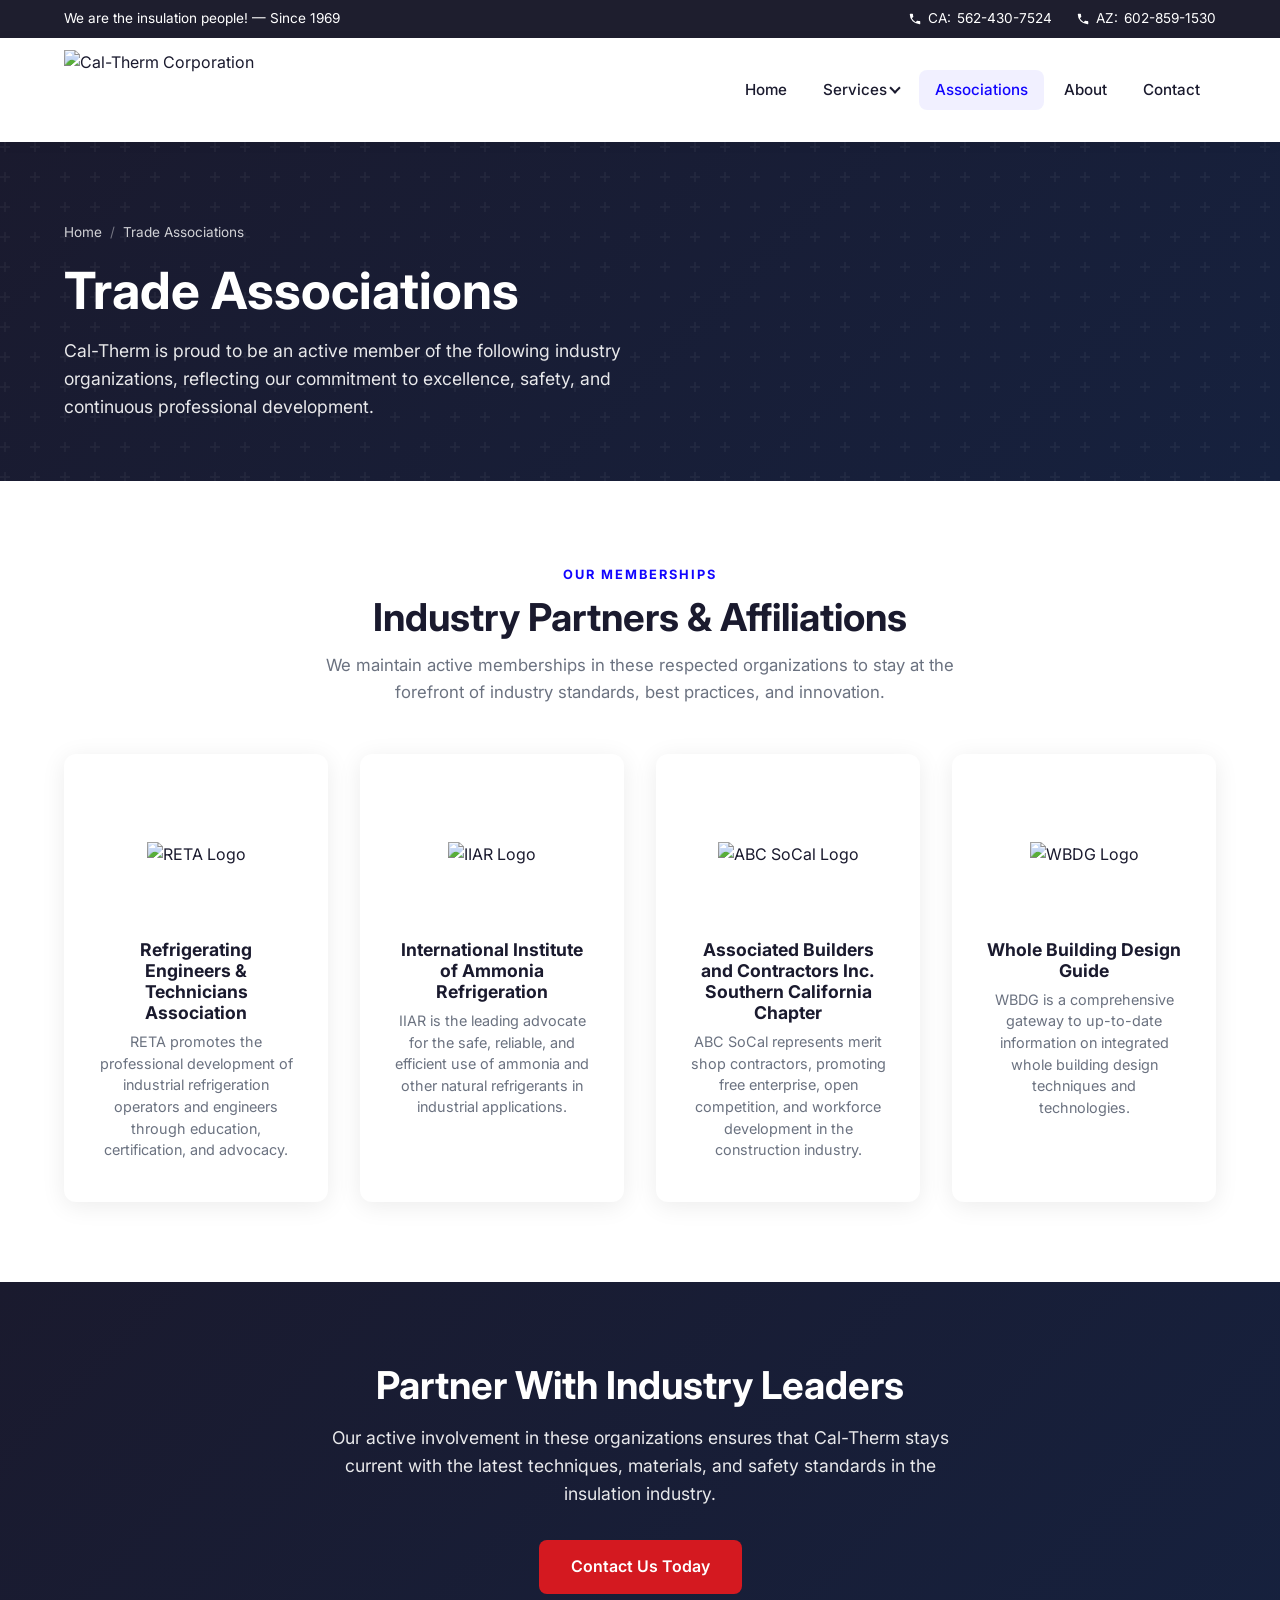
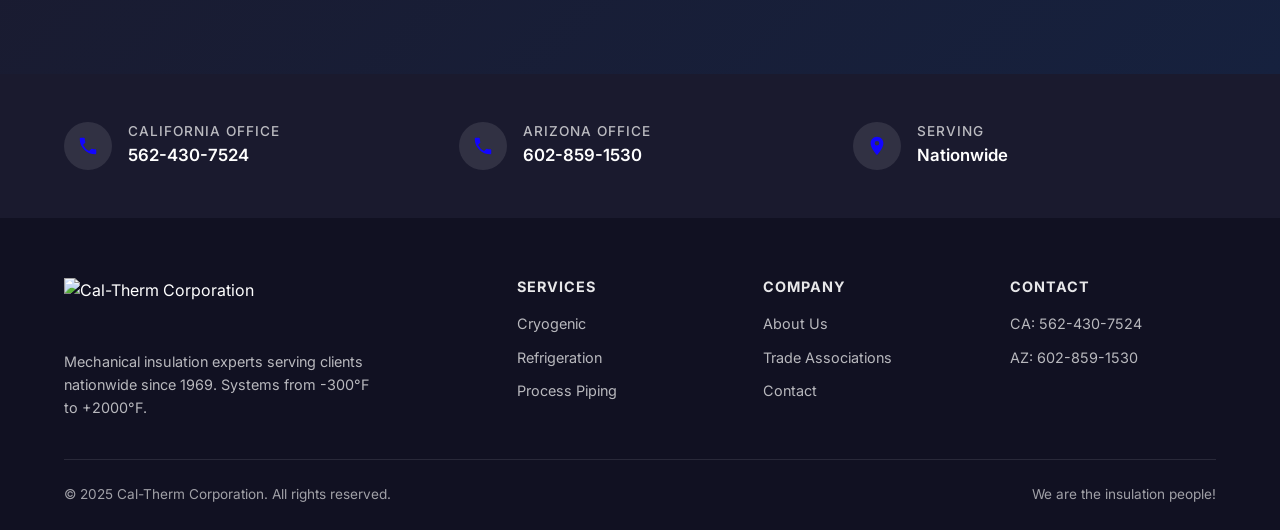
==== commit 8aa667b9: "Update service area text from "California & Arizona" to "Nationwide" Co-Authored-By: Claude Opus 4.6" ====
--- a/associations.html
+++ b/associations.html
@@ -169,7 +169,7 @@
         </div>
         <div>
           <h4>Serving</h4>
-          <p>California &amp; Arizona</p>
+          <p>Nationwide</p>
         </div>
       </div>
     </div>
